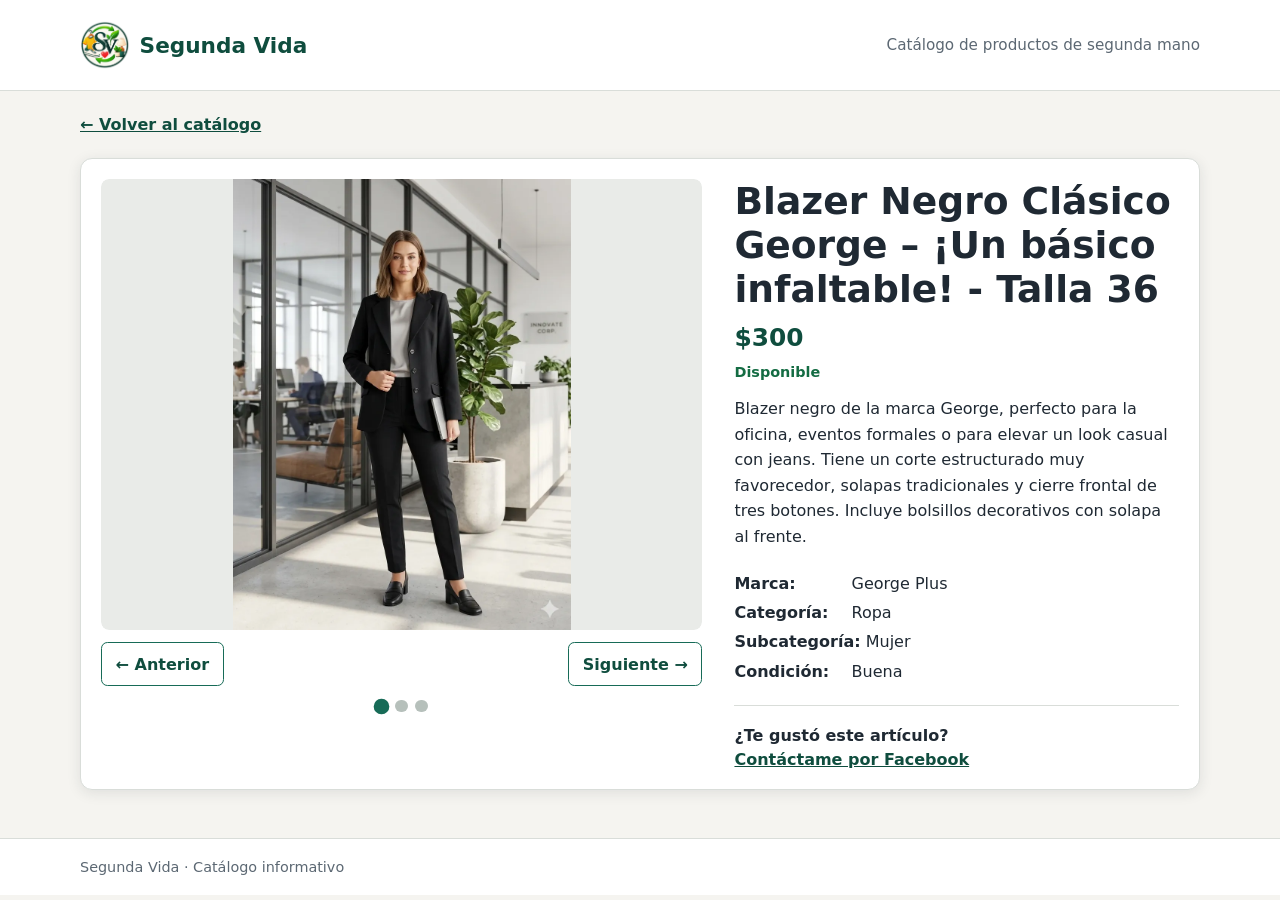
==== productos/blazer-negro-clasico-george-un-basico-infaltable-talla-36/index.html @ 2f819ce7 "por pagina" ====
<!doctype html>
<html lang="es">
<head>
  <meta charset="utf-8">
  <meta name="viewport" content="width=device-width, initial-scale=1">

  <title>Blazer Negro Clásico George – ¡Un básico infaltable! - Talla 36 | Segunda Vida</title>

  <meta name="description" content="Blazer negro de la marca George, perfecto para la oficina, eventos formales o para elevar un look casual con jeans. Tiene un corte estructurado muy favorecedor, solapas tradicionales y cierre frontal de tres botones. Incluye bolsillos decorativos con solapa al frente.">

  <link rel="canonical" href="https://reyko.site/productos/blazer-negro-clasico-george-un-basico-infaltable-talla-36/">

  <link rel="icon" type="image/png" href="/images/segunda-vida-favicon-40x40.png">

  <!-- Open Graph -->
  <meta property="og:type" content="product">
  <meta property="og:site_name" content="Segunda Vida">
  <meta property="og:title" content="Blazer Negro Clásico George – ¡Un básico infaltable! - Talla 36 | Segunda Vida">
  <meta property="og:description" content="Blazer negro de la marca George, perfecto para la oficina, eventos formales o para elevar un look casual con jeans. Tiene un corte estructurado muy favorecedor, solapas tradicionales y cierre frontal de tres botones. Incluye bolsillos decorativos con solapa al frente.">
  <meta property="og:url" content="https://reyko.site/productos/blazer-negro-clasico-george-un-basico-infaltable-talla-36/">
  <meta property="og:image" content="https://reyko.site/images/products/5/blazer_1.webp">
  <meta property="og:locale" content="es_MX">

  <!-- Google tag (gtag.js) -->
  <script async src="https://www.googletagmanager.com/gtag/js?id=G-26D5X0BDH9"></script>
  <script>
    window.dataLayer = window.dataLayer || [];
    function gtag(){dataLayer.push(arguments);}
    gtag('js', new Date());

    gtag('config', 'G-26D5X0BDH9');
  </script>

  <link rel="stylesheet" href="/css/styles.css?v=10">
  <meta name="twitter:card" content="summary_large_image">
  <script type="application/ld+json">{
  "@context": "https://schema.org",
  "@type": "Product",
  "name": "Blazer Negro Clásico George – ¡Un básico infaltable! - Talla 36",
  "description": "Blazer negro de la marca George, perfecto para la oficina, eventos formales o para elevar un look casual con jeans. Tiene un corte estructurado muy favorecedor, solapas tradicionales y cierre frontal de tres botones. Incluye bolsillos decorativos con solapa al frente.",
  "sku": "SV-0005",
  "brand": {
    "@type": "Brand",
    "name": "George Plus"
  },
  "image": [
    "https://reyko.site/images/products/5/blazer_1.webp",
    "https://reyko.site/images/products/5/IMG_9560.webp",
    "https://reyko.site/images/products/5/IMG_9558.webp"
  ],
  "category": "Ropa > Mujer",
  "itemCondition": "https://schema.org/UsedCondition",
  "offers": {
    "@type": "Offer",
    "url": "https://reyko.site/productos/blazer-negro-clasico-george-un-basico-infaltable-talla-36/",
    "price": "300.00",
    "priceCurrency": "MXN",
    "availability": "https://schema.org/InStock",
    "seller": {
      "@type": "Organization",
      "name": "Segunda Vida",
      "url": "https://reyko.site/"
    }
  }
}</script>
  <script type="application/ld+json">{
  "@context": "https://schema.org",
  "@type": "BreadcrumbList",
  "itemListElement": [
    {
      "@type": "ListItem",
      "position": 1,
      "name": "Inicio",
      "item": "https://reyko.site/"
    },
    {
      "@type": "ListItem",
      "position": 2,
      "name": "Ropa",
      "item": "https://reyko.site/"
    },
    {
      "@type": "ListItem",
      "position": 3,
      "name": "Blazer Negro Clásico George – ¡Un básico infaltable! - Talla 36",
      "item": "https://reyko.site/productos/blazer-negro-clasico-george-un-basico-infaltable-talla-36/"
    }
  ]
}</script>
</head>

<body>
<header class="site-header">
  <div class="container header-content">
    <a class="logo brand" href="/" aria-label="Segunda Vida, inicio">
      <img src="/images/logo4.png" alt="Logo Segunda Vida">
      <span>Segunda Vida</span>
    </a>

    <p class="site-tagline">Catálogo de productos de segunda mano</p>
  </div>
</header>

<main class="container product-page">
  <a class="back-link" href="/">← Volver al catálogo</a>

  <section id="product-detail" class="product-detail" data-slug="blazer-negro-clasico-george-un-basico-infaltable-talla-36" aria-live="polite">
    <section class="carousel" aria-label="Galería de imágenes de Blazer Negro Clásico George – ¡Un básico infaltable! - Talla 36">
      <div class="product-image-frame"><img class="carousel-image" src="https://reyko.site/images/products/5/blazer_1.webp" alt="Blazer Negro Clásico George – ¡Un básico infaltable! - Talla 36"></div>
    </section>
    <div class="product-info">
      <h1>Blazer Negro Clásico George – ¡Un básico infaltable! - Talla 36</h1>
      <p class="price">$300</p>
      <p class="availability available">Disponible</p>
      <p class="description">Blazer negro de la marca George, perfecto para la oficina, eventos formales o para elevar un look casual con jeans. Tiene un corte estructurado muy favorecedor, solapas tradicionales y cierre frontal de tres botones. Incluye bolsillos decorativos con solapa al frente.</p>
      <ul class="product-meta"><li><strong>Marca:</strong> George Plus</li><li><strong>Categoría:</strong> Ropa</li><li><strong>Subcategoría:</strong> Mujer</li><li><strong>Condición:</strong> Buena</li></ul>
      
      <section class="product-contact" aria-label="Contacto sobre este artículo"><p>¿Te gustó este artículo?</p><a href="https://www.facebook.com/segundavidastores" target="_blank" rel="noopener noreferrer">Contáctame por Facebook</a></section>
    </div>
  </section>
</main>

<footer class="site-footer">
  <div class="container">
    Segunda Vida · Catálogo informativo
  </div>
</footer>

<script src="/js/catalog-data.js?v=10"></script>
<script src="/js/product.js?v=11"></script>

</body>
</html>
---- css/styles.css ----
:root { --ink:#1f2933; --muted:#5c6873; --surface:#fff; --background:#f5f4f0; --line:#d9ddd9; --accent:#176b57; --accent-dark:#0f4d3e; --available:#146c43; --unavailable:#9a3412; --radius:.75rem; --shadow:0 3px 14px rgb(31 41 51 / 10%); }
* { box-sizing:border-box; }
html { color:var(--ink); background:var(--background); font-family:system-ui,-apple-system,BlinkMacSystemFont,"Segoe UI",sans-serif; }
body { margin:0; min-width:320px; }
img { display:block; max-width:100%; }
button,input,select { font:inherit; }
.container { width:min(1120px,calc(100% - 2rem)); margin:0 auto; }
.site-header { padding:1.25rem 0; background:var(--surface); border-bottom:1px solid var(--line); }
.header-content { display:flex; gap:1rem; justify-content:space-between; align-items:baseline; flex-wrap:wrap; }
.brand { color:var(--accent-dark); font-size:1.35rem; font-weight:800; text-decoration:none; }
.site-tagline { margin:0; color:var(--muted); font-size:.95rem; }
.catalog-intro { padding:2.5rem 0 1rem; }
h1,h2,h3,p { overflow-wrap:break-word; }
h1 { margin:0 0 .5rem; font-size:clamp(1.8rem,4vw,2.6rem); }
.catalog-intro p { margin:0; color:var(--muted); }
.catalog-intro #catalog-contact { display:grid; gap:.35rem; margin-top:1rem; }
.filters { display:grid; grid-template-columns:2fr 1fr 1fr; gap:1rem; padding:1rem; background:var(--surface); border:1px solid var(--line); border-radius:var(--radius); box-shadow:var(--shadow); }
.filter-field { display:grid; gap:.35rem; }
label { font-size:.9rem; font-weight:700; }
input,select { width:100%; min-height:2.7rem; padding:.55rem .7rem; color:var(--ink); background:var(--surface); border:1px solid #aab4ae; border-radius:.4rem; }
select:disabled { color:var(--muted); background:#eef0ee; }
.results-count { min-height:1.5rem; margin:1.5rem 0 1rem; color:var(--muted); }
.product-grid { display:grid; grid-template-columns:repeat(auto-fill,minmax(220px,1fr)); gap:1.25rem; padding-bottom:2.5rem; }
.product-card { display:flex; flex-direction:column; overflow:hidden; background:var(--surface); border:1px solid var(--line); border-radius:var(--radius); box-shadow:var(--shadow); }
.product-card img { width:100%; aspect-ratio:4/3; object-fit:contain; background:#e9ebe8; }
.product-image-frame { position:relative; overflow:hidden; flex-shrink:0; border-radius:.5rem; }
.product-image-frame.is-sold::after { content:"Vendido"; position:absolute; top:50%; left:50%; width:150%; padding:.55rem 0; transform:translate(-50%,-50%) rotate(-35deg); background:rgb(153 27 27 / 55%); color:#fff; text-align:center; text-transform:uppercase; font-size:clamp(1rem,3vw,1.6rem); font-weight:800; letter-spacing:.15em; text-shadow:0 1px 2px rgb(0 0 0 / 35%); pointer-events:none; }
.card-content { display:grid; gap:.55rem; padding:1rem; height:100%; }
.card-category { margin:0; color:var(--muted); font-size:.85rem; }
.card-title { margin:0; font-size:1.1rem; }
.card-title a { color:inherit; text-decoration:none; }
.product-brand { margin:0; color:var(--muted); font-size:.9rem; }
.price { margin:0; color:var(--accent-dark); font-size:1.25rem; font-weight:800; }
.availability { margin:0; font-size:.9rem; font-weight:700; }
.availability.available { color:var(--available); }
.availability.unavailable { color:var(--unavailable); }
.detail-link { align-self:start; margin-top:auto; color:var(--accent-dark); font-weight:700; }
.empty-state { margin:1rem 0 3rem; padding:1.25rem; background:var(--surface); border-radius:var(--radius); }
.pagination { display:flex; flex-wrap:wrap; justify-content:center; gap:.5rem; margin:0 0 2.5rem; }
.pagination-button { min-height:2.5rem; padding:.45rem .75rem; color:var(--accent-dark); background:var(--surface); border:1px solid var(--accent); border-radius:.4rem; font-weight:700; cursor:pointer; }
.pagination-button:disabled { color:var(--muted); border-color:var(--line); cursor:not-allowed; }
.pagination-button[aria-current="page"] { color:var(--surface); background:var(--accent); }
.site-footer { padding:1.25rem 0; color:var(--muted); background:var(--surface); border-top:1px solid var(--line); font-size:.9rem; }
.product-page { padding-top:1.5rem; padding-bottom:3rem; }
.back-link { display:inline-block; margin-bottom:1.5rem; color:var(--accent-dark); font-weight:700; }
.product-detail { display:grid; grid-template-columns:minmax(0,1.15fr) minmax(260px,.85fr); gap:2rem; padding:1.25rem; background:var(--surface); border:1px solid var(--line); border-radius:var(--radius); box-shadow:var(--shadow); }
.product-info h1 { font-size:clamp(1.7rem,4vw,2.35rem); }
.product-info .price { margin:.75rem 0; font-size:1.55rem; }
.description { line-height:1.6; }
.product-meta { display:grid; gap:.65rem; padding:0; margin:1.5rem 0 0; list-style:none; }
.product-meta strong { display:inline-block; min-width:7rem; }
.product-facebook-link { color:var(--accent-dark); font-weight:700; }
.product-facebook-link[aria-disabled="true"] { color:var(--muted); cursor:not-allowed; }
.product-contact { display:grid; gap:.35rem; margin-top:1.5rem; padding-top:1.25rem; border-top:1px solid var(--line); }
.product-contact p { margin:0; font-weight:700; }
.product-contact a,.catalog-intro #catalog-contact a { color:var(--accent-dark); font-weight:700; }
.not-found { padding:1.5rem; background:var(--surface); border:1px solid var(--line); border-radius:var(--radius); }
.carousel { position:relative; user-select:none; touch-action:pan-y; }
.carousel-image { width:100%; aspect-ratio:4/3; object-fit:contain; background:#e9ebe8; border-radius:.5rem; }
.carousel-controls { display:flex; justify-content:space-between; gap:1rem; margin-top:.75rem; }
.carousel-button,.indicator { cursor:pointer; }
.carousel-button { min-height:2.75rem; padding:.5rem .85rem; color:var(--accent-dark); background:var(--surface); border:1px solid var(--accent); border-radius:.4rem; font-weight:700; }
.carousel-indicators { display:flex; flex-wrap:wrap; justify-content:center; gap:.45rem; margin-top:.85rem; }
.indicator { width:.8rem; height:.8rem; padding:0; background:#b6c0bb; border:0; border-radius:50%; }
.indicator[aria-current="true"] { background:var(--accent); transform:scale(1.2); }
:focus-visible { outline:3px solid #e18c24; outline-offset:3px; }
.visually-hidden { position:absolute; width:1px; height:1px; padding:0; margin:-1px; overflow:hidden; clip:rect(0,0,0,0); white-space:nowrap; border:0; }
.logo {
    display: flex;
    align-items: center;
    gap: .6rem;
    text-decoration: none;
}

.logo img {
    width: 50px;
    height: 50px;
    object-fit: contain;
}

.logo span {
    font-weight: 700;
}

.header-content {
    display: flex;
    align-items: center;
    justify-content: space-between;
}

.site-tagline {
    margin: 0;
}
@media (max-width:700px) { .filters,.product-detail { grid-template-columns:1fr; }.header-content { align-items:flex-start; flex-direction:column; gap:.25rem; }.product-detail { gap:1.5rem; } }
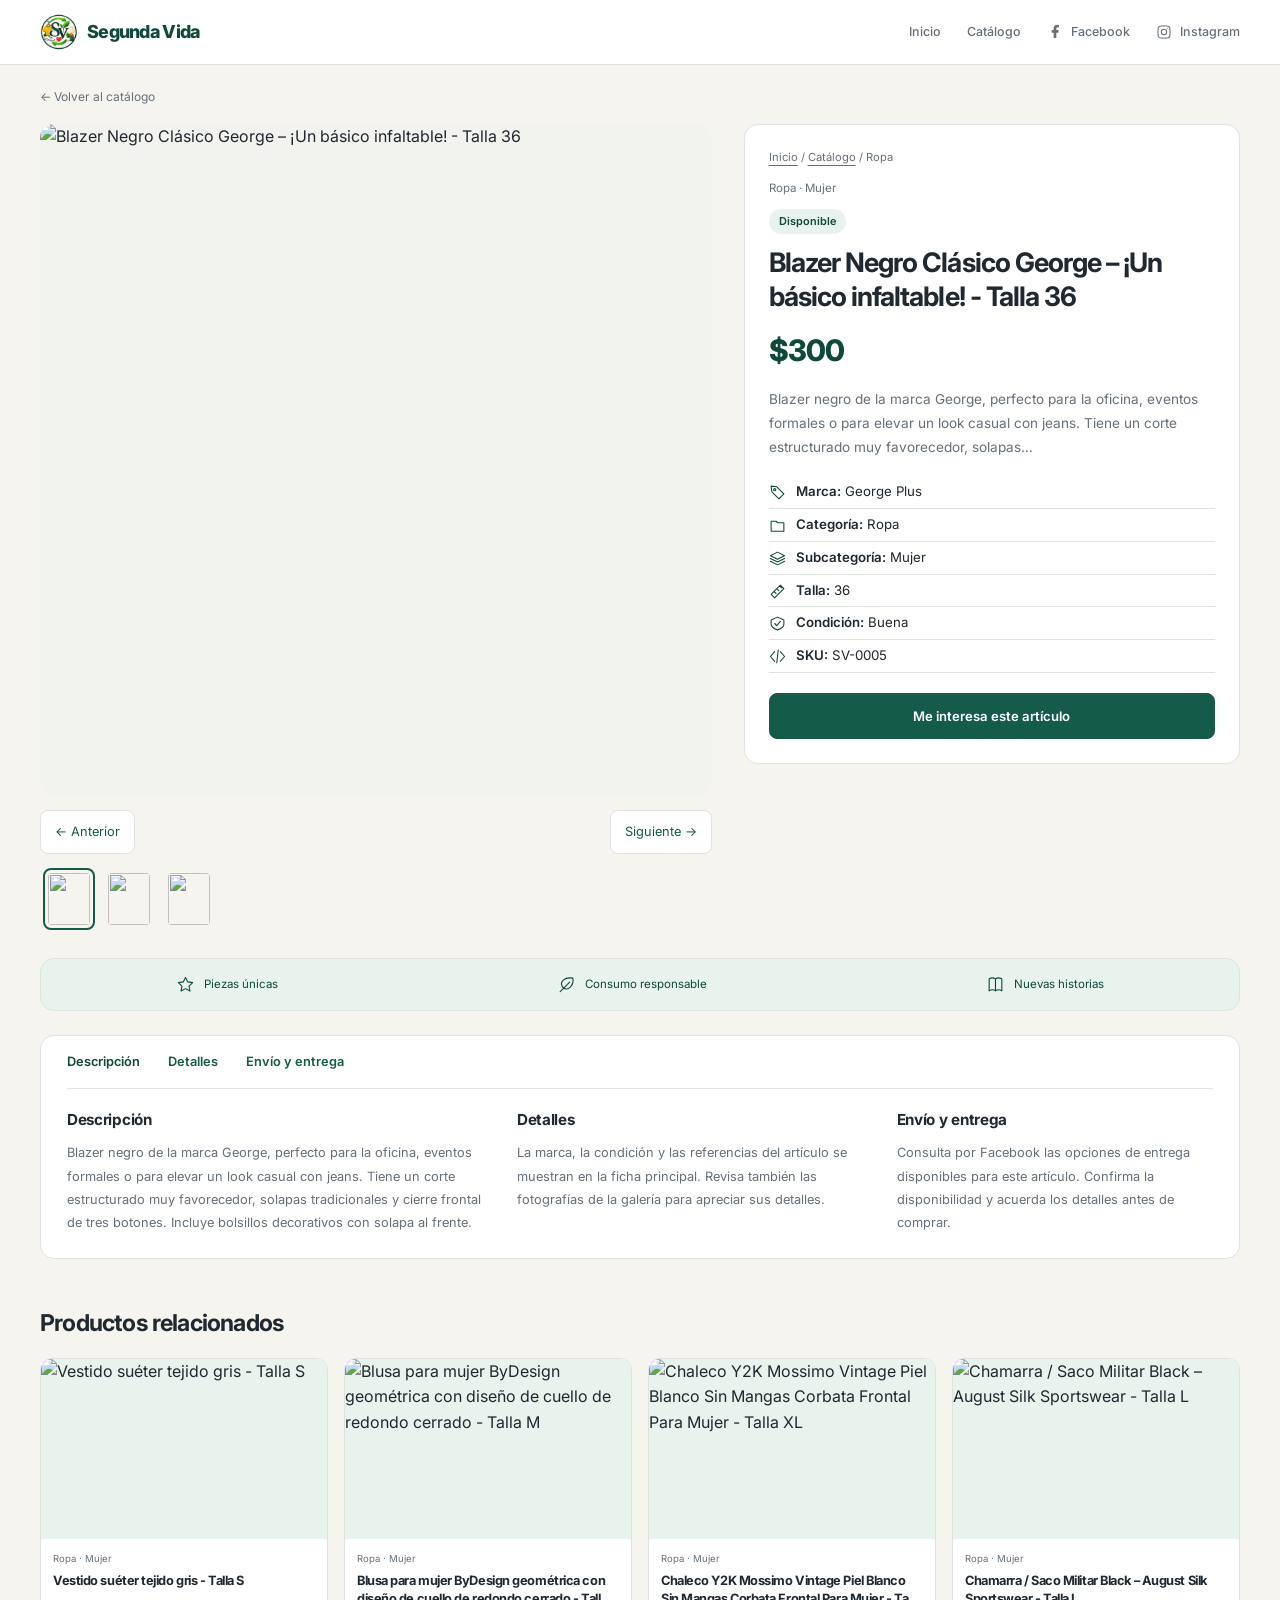
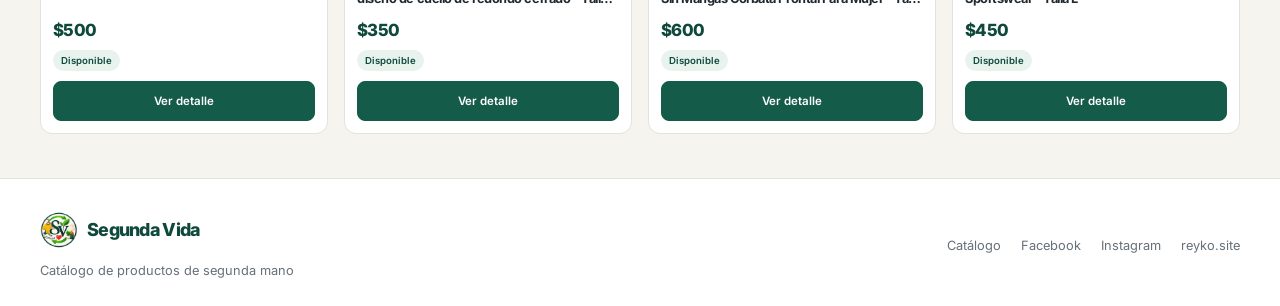
==== commit 2d488867: "rediseño" ====
--- a/productos/blazer-negro-clasico-george-un-basico-infaltable-talla-36/index.html
+++ b/productos/blazer-negro-clasico-george-un-basico-infaltable-talla-36/index.html
@@ -31,7 +31,11 @@
     gtag('config', 'G-26D5X0BDH9');
   </script>
 
-  <link rel="stylesheet" href="/css/styles.css?v=10">
+  <link rel="stylesheet" href="/css/styles.css?v=17">
+  <link rel="preconnect" href="https://fonts.googleapis.com">
+  <link rel="preconnect" href="https://fonts.gstatic.com" crossorigin>
+  <link href="https://fonts.googleapis.com/css2?family=Inter:wght@400;500;600;700;800&display=swap" rel="stylesheet">
+  <script src="/js/layout.js?v=15" defer></script>
   <meta name="twitter:card" content="summary_large_image">
   <script type="application/ld+json">{
   "@context": "https://schema.org",
@@ -90,44 +94,81 @@
 </head>
 
 <body>
-<header class="site-header">
-  <div class="container header-content">
-    <a class="logo brand" href="/" aria-label="Segunda Vida, inicio">
-      <img src="/images/logo4.png" alt="Logo Segunda Vida">
-      <span>Segunda Vida</span>
-    </a>
+<div id="site-header"></div>
 
-    <p class="site-tagline">Catálogo de productos de segunda mano</p>
-  </div>
-</header>
-
-<main class="container product-page">
+<main id="contenido" class="container product-page">
   <a class="back-link" href="/">← Volver al catálogo</a>
 
-  <section id="product-detail" class="product-detail" data-slug="blazer-negro-clasico-george-un-basico-infaltable-talla-36" aria-live="polite">
+  <div class="product-content"><section id="product-detail" class="product-detail product-hero" data-slug="blazer-negro-clasico-george-un-basico-infaltable-talla-36" aria-live="polite">
     <section class="carousel" aria-label="Galería de imágenes de Blazer Negro Clásico George – ¡Un básico infaltable! - Talla 36">
       <div class="product-image-frame"><img class="carousel-image" src="https://reyko.site/images/products/5/blazer_1.webp" alt="Blazer Negro Clásico George – ¡Un básico infaltable! - Talla 36"></div>
+      <div class="carousel-controls" hidden><button class="carousel-button previous" type="button">← Anterior</button><button class="carousel-button next" type="button">Siguiente →</button></div><div class="carousel-indicators" aria-label="Seleccionar imagen" hidden><button class="indicator" type="button" aria-label="Mostrar imagen 1" aria-current="true"><img src="https://reyko.site/images/products/5/blazer_1.webp" alt="" loading="lazy" width="54" height="66"></button><button class="indicator" type="button" aria-label="Mostrar imagen 2" aria-current="false"><img src="https://reyko.site/images/products/5/IMG_9560.webp" alt="" loading="lazy" width="54" height="66"></button><button class="indicator" type="button" aria-label="Mostrar imagen 3" aria-current="false"><img src="https://reyko.site/images/products/5/IMG_9558.webp" alt="" loading="lazy" width="54" height="66"></button></div>
     </section>
     <div class="product-info">
+      <nav class="breadcrumb" aria-label="Ruta de navegación"><a href="/">Inicio</a> / <a href="/#catalogo">Catálogo</a> / <span>Ropa</span></nav>
+      <p class="product-category">Ropa · Mujer</p>
+      <p class="availability available">Disponible</p>
       <h1>Blazer Negro Clásico George – ¡Un básico infaltable! - Talla 36</h1>
       <p class="price">$300</p>
-      <p class="availability available">Disponible</p>
-      <p class="description">Blazer negro de la marca George, perfecto para la oficina, eventos formales o para elevar un look casual con jeans. Tiene un corte estructurado muy favorecedor, solapas tradicionales y cierre frontal de tres botones. Incluye bolsillos decorativos con solapa al frente.</p>
-      <ul class="product-meta"><li><strong>Marca:</strong> George Plus</li><li><strong>Categoría:</strong> Ropa</li><li><strong>Subcategoría:</strong> Mujer</li><li><strong>Condición:</strong> Buena</li></ul>
-      
-      <section class="product-contact" aria-label="Contacto sobre este artículo"><p>¿Te gustó este artículo?</p><a href="https://www.facebook.com/segundavidastores" target="_blank" rel="noopener noreferrer">Contáctame por Facebook</a></section>
+      <p class="product-summary">Blazer negro de la marca George, perfecto para la oficina, eventos formales o para elevar un look casual con jeans. Tiene un corte estructurado muy favorecedor, solapas…</p>
+      <ul class="product-meta"><li><svg class="product-meta__icon" viewBox="0 0 24 24" fill="none" stroke="currentColor" stroke-width="1.5" stroke-linecap="round" stroke-linejoin="round" aria-hidden="true"><path d="m3 3 8 1 10 10-7 7L4 11Z"/><circle cx="8" cy="8" r="1.5"/></svg><span><strong>Marca:</strong> George Plus</span></li><li><svg class="product-meta__icon" viewBox="0 0 24 24" fill="none" stroke="currentColor" stroke-width="1.5" stroke-linecap="round" stroke-linejoin="round" aria-hidden="true"><path d="M3 6h7l2 2h9v12H3Z"/></svg><span><strong>Categoría:</strong> Ropa</span></li><li><svg class="product-meta__icon" viewBox="0 0 24 24" fill="none" stroke="currentColor" stroke-width="1.5" stroke-linecap="round" stroke-linejoin="round" aria-hidden="true"><path d="m12 3 10 5-10 5L2 8Zm-10 9 10 5 10-5M2 16l10 5 10-5"/></svg><span><strong>Subcategoría:</strong> Mujer</span></li><li><svg class="product-meta__icon" viewBox="0 0 24 24" fill="none" stroke="currentColor" stroke-width="1.5" stroke-linecap="round" stroke-linejoin="round" aria-hidden="true"><path d="m3 16 13-13 5 5L8 21ZM7 12l3 3m1-7 3 3m1-7 3 3"/></svg><span><strong>Talla:</strong> 36</span></li><li><svg class="product-meta__icon" viewBox="0 0 24 24" fill="none" stroke="currentColor" stroke-width="1.5" stroke-linecap="round" stroke-linejoin="round" aria-hidden="true"><path d="M12 3 3 7v6c0 5 9 8 9 8s9-3 9-8V7Z"/><path d="m8 12 3 3 5-6"/></svg><span><strong>Condición:</strong> Buena</span></li><li><svg class="product-meta__icon" viewBox="0 0 24 24" fill="none" stroke="currentColor" stroke-width="1.5" stroke-linecap="round" stroke-linejoin="round" aria-hidden="true"><path d="m8 5-6 7 6 7m8-14 6 7-6 7m-3-16-2 18"/></svg><span><strong>SKU:</strong> SV-0005</span></li></ul>
+      <section class="product-contact" aria-label="Contacto sobre este artículo"><a class="button contact-primary" href="https://www.facebook.com/segundavidastores" target="_blank" rel="noopener noreferrer">Me interesa este artículo</a>
+      </section>
+    </div>
+  </section></div>
+  <div class="benefits benefits-product" data-site-benefits></div>
+  <section class="product-support" aria-label="Información del artículo">
+    <nav class="product-sections-nav" aria-label="Secciones del artículo"><a href="#descripcion">Descripción</a><a href="#detalles">Detalles</a><a href="#entrega">Envío y entrega</a></nav>
+    <div class="product-sections">
+      <section id="descripcion"><h2>Descripción</h2><p class="description">Blazer negro de la marca George, perfecto para la oficina, eventos formales o para elevar un look casual con jeans. Tiene un corte estructurado muy favorecedor, solapas tradicionales y cierre frontal de tres botones. Incluye bolsillos decorativos con solapa al frente.</p></section>
+      <section id="detalles"><h2>Detalles</h2><p>La marca, la condición y las referencias del artículo se muestran en la ficha principal. Revisa también las fotografías de la galería para apreciar sus detalles.</p></section>
+      <section id="entrega"><h2>Envío y entrega</h2><p>Consulta por Facebook las opciones de entrega disponibles para este artículo. Confirma la disponibilidad y acuerda los detalles antes de comprar.</p></section>
     </div>
   </section>
+  <section class="related-products" aria-labelledby="related-title"><h2 id="related-title">Productos relacionados</h2><div class="related-products-grid"><article class="related-product-card">
+    <div class="product-image-frame"><img src="https://reyko.site/images/products/1/vestido.webp" alt="Vestido suéter tejido gris - Talla S" loading="lazy" width="360" height="270"></div>
+    <div class="related-product-card__content">
+      <p class="related-product-card__category">Ropa · Mujer</p>
+      <h3 class="related-product-card__title"><a href="/productos/vestido-sueter-tejido-gris-talla-s/">Vestido suéter tejido gris - Talla S</a></h3>
+      <p class="price">$500</p>
+      <p class="availability available">Disponible</p>
+      <a class="button" href="/productos/vestido-sueter-tejido-gris-talla-s/">Ver detalle</a>
+    </div>
+  </article><article class="related-product-card">
+    <div class="product-image-frame"><img src="https://reyko.site/images/products/2/blusa2.webp" alt="Blusa para mujer ByDesign geométrica con diseño de cuello de redondo cerrado - Talla M" loading="lazy" width="360" height="270"></div>
+    <div class="related-product-card__content">
+      <p class="related-product-card__category">Ropa · Mujer</p>
+      <h3 class="related-product-card__title"><a href="/productos/blusa-para-mujer-bydesign-geometrica-con-diseno-de-cuello-de-redondo-cerrado-talla-m/">Blusa para mujer ByDesign geométrica con diseño de cuello de redondo cerrado - Talla M</a></h3>
+      <p class="price">$350</p>
+      <p class="availability available">Disponible</p>
+      <a class="button" href="/productos/blusa-para-mujer-bydesign-geometrica-con-diseno-de-cuello-de-redondo-cerrado-talla-m/">Ver detalle</a>
+    </div>
+  </article><article class="related-product-card">
+    <div class="product-image-frame"><img src="https://reyko.site/images/products/3/chaleco_3.webp" alt="Chaleco Y2K Mossimo Vintage Piel Blanco Sin Mangas Corbata Frontal Para Mujer - Talla XL" loading="lazy" width="360" height="270"></div>
+    <div class="related-product-card__content">
+      <p class="related-product-card__category">Ropa · Mujer</p>
+      <h3 class="related-product-card__title"><a href="/productos/chaleco-y2k-mossimo-vintage-piel-blanco-sin-mangas-corbata-frontal-para-mujer-talla-xl/">Chaleco Y2K Mossimo Vintage Piel Blanco Sin Mangas Corbata Frontal Para Mujer - Talla XL</a></h3>
+      <p class="price">$600</p>
+      <p class="availability available">Disponible</p>
+      <a class="button" href="/productos/chaleco-y2k-mossimo-vintage-piel-blanco-sin-mangas-corbata-frontal-para-mujer-talla-xl/">Ver detalle</a>
+    </div>
+  </article><article class="related-product-card">
+    <div class="product-image-frame"><img src="https://reyko.site/images/products/4/chamarra_1.webp" alt="Chamarra / Saco Militar Black – August Silk Sportswear - Talla L" loading="lazy" width="360" height="270"></div>
+    <div class="related-product-card__content">
+      <p class="related-product-card__category">Ropa · Mujer</p>
+      <h3 class="related-product-card__title"><a href="/productos/chamarra-saco-militar-black-august-silk-sportswear-talla-l/">Chamarra / Saco Militar Black – August Silk Sportswear - Talla L</a></h3>
+      <p class="price">$450</p>
+      <p class="availability available">Disponible</p>
+      <a class="button" href="/productos/chamarra-saco-militar-black-august-silk-sportswear-talla-l/">Ver detalle</a>
+    </div>
+  </article></div></section>
 </main>
 
-<footer class="site-footer">
-  <div class="container">
-    Segunda Vida · Catálogo informativo
-  </div>
-</footer>
+<div id="site-footer"></div>
 
-<script src="/js/catalog-data.js?v=10"></script>
-<script src="/js/product.js?v=11"></script>
+<script src="/js/catalog-data.js?v=14"></script>
+<script src="/js/product.js?v=12"></script>
+
 
 </body>
 </html>
--- a/css/styles.css
+++ b/css/styles.css
@@ -1,94 +1,269 @@
-:root { --ink:#1f2933; --muted:#5c6873; --surface:#fff; --background:#f5f4f0; --line:#d9ddd9; --accent:#176b57; --accent-dark:#0f4d3e; --available:#146c43; --unavailable:#9a3412; --radius:.75rem; --shadow:0 3px 14px rgb(31 41 51 / 10%); }
+/* Variables */
+:root { --brand:#145c49; --brand-dark:#0f493b; --brand-light:#e8f3ee; --background:#f6f4ef; --surface:#fff; --text:#202830; --text-muted:#66707a; --border:#dfe3df; --radius-sm:8px; --radius-md:14px; --radius-lg:20px; --shadow:0 6px 20px rgb(32 40 48 / 5%); }
+/* Paleta del home: las fichas conservan su tema actual. */
+.home {
+  --brand:#1B5E3F;
+  --brand-dark:#144A32;
+  --brand-light:#E6F0EA;
+  --accent:#C16A3A;
+  --accent-light:#F8E6D9;
+  --background:#FAF8F3;
+  --surface:#FFFFFF;
+  --text:#1F2933;
+  --text-muted:#6B7280;
+  --border:#E5E1DB;
+  --hero-background:#F5F0E6;
+  --hero-transparent:rgb(245 240 230 / 0%);
+  --hero-font:Georgia,"Times New Roman",serif;
+  --hero-label-shadow:0 3px 12px rgb(31 41 51 / 7%);
+  background:var(--background);
+  color:var(--text);
+}
+/* Reset and base */
 * { box-sizing:border-box; }
-html { color:var(--ink); background:var(--background); font-family:system-ui,-apple-system,BlinkMacSystemFont,"Segoe UI",sans-serif; }
-body { margin:0; min-width:320px; }
+html { color:var(--text); background:var(--background); font-family:Inter,system-ui,sans-serif; scroll-padding-top:100px; }
+body { margin:0; line-height:1.6; }
 img { display:block; max-width:100%; }
+a { color:var(--brand); text-underline-offset:4px; }
 button,input,select { font:inherit; }
-.container { width:min(1120px,calc(100% - 2rem)); margin:0 auto; }
-.site-header { padding:1.25rem 0; background:var(--surface); border-bottom:1px solid var(--line); }
-.header-content { display:flex; gap:1rem; justify-content:space-between; align-items:baseline; flex-wrap:wrap; }
-.brand { color:var(--accent-dark); font-size:1.35rem; font-weight:800; text-decoration:none; }
-.site-tagline { margin:0; color:var(--muted); font-size:.95rem; }
-.catalog-intro { padding:2.5rem 0 1rem; }
-h1,h2,h3,p { overflow-wrap:break-word; }
-h1 { margin:0 0 .5rem; font-size:clamp(1.8rem,4vw,2.6rem); }
-.catalog-intro p { margin:0; color:var(--muted); }
-.catalog-intro #catalog-contact { display:grid; gap:.35rem; margin-top:1rem; }
-.filters { display:grid; grid-template-columns:2fr 1fr 1fr; gap:1rem; padding:1rem; background:var(--surface); border:1px solid var(--line); border-radius:var(--radius); box-shadow:var(--shadow); }
-.filter-field { display:grid; gap:.35rem; }
-label { font-size:.9rem; font-weight:700; }
-input,select { width:100%; min-height:2.7rem; padding:.55rem .7rem; color:var(--ink); background:var(--surface); border:1px solid #aab4ae; border-radius:.4rem; }
-select:disabled { color:var(--muted); background:#eef0ee; }
-.results-count { min-height:1.5rem; margin:1.5rem 0 1rem; color:var(--muted); }
-.product-grid { display:grid; grid-template-columns:repeat(auto-fill,minmax(220px,1fr)); gap:1.25rem; padding-bottom:2.5rem; }
-.product-card { display:flex; flex-direction:column; overflow:hidden; background:var(--surface); border:1px solid var(--line); border-radius:var(--radius); box-shadow:var(--shadow); }
-.product-card img { width:100%; aspect-ratio:4/3; object-fit:contain; background:#e9ebe8; }
-.product-image-frame { position:relative; overflow:hidden; flex-shrink:0; border-radius:.5rem; }
-.product-image-frame.is-sold::after { content:"Vendido"; position:absolute; top:50%; left:50%; width:150%; padding:.55rem 0; transform:translate(-50%,-50%) rotate(-35deg); background:rgb(153 27 27 / 55%); color:#fff; text-align:center; text-transform:uppercase; font-size:clamp(1rem,3vw,1.6rem); font-weight:800; letter-spacing:.15em; text-shadow:0 1px 2px rgb(0 0 0 / 35%); pointer-events:none; }
-.card-content { display:grid; gap:.55rem; padding:1rem; height:100%; }
-.card-category { margin:0; color:var(--muted); font-size:.85rem; }
-.card-title { margin:0; font-size:1.1rem; }
-.card-title a { color:inherit; text-decoration:none; }
-.product-brand { margin:0; color:var(--muted); font-size:.9rem; }
-.price { margin:0; color:var(--accent-dark); font-size:1.25rem; font-weight:800; }
-.availability { margin:0; font-size:.9rem; font-weight:700; }
-.availability.available { color:var(--available); }
-.availability.unavailable { color:var(--unavailable); }
-.detail-link { align-self:start; margin-top:auto; color:var(--accent-dark); font-weight:700; }
-.empty-state { margin:1rem 0 3rem; padding:1.25rem; background:var(--surface); border-radius:var(--radius); }
-.pagination { display:flex; flex-wrap:wrap; justify-content:center; gap:.5rem; margin:0 0 2.5rem; }
-.pagination-button { min-height:2.5rem; padding:.45rem .75rem; color:var(--accent-dark); background:var(--surface); border:1px solid var(--accent); border-radius:.4rem; font-weight:700; cursor:pointer; }
-.pagination-button:disabled { color:var(--muted); border-color:var(--line); cursor:not-allowed; }
-.pagination-button[aria-current="page"] { color:var(--surface); background:var(--accent); }
-.site-footer { padding:1.25rem 0; color:var(--muted); background:var(--surface); border-top:1px solid var(--line); font-size:.9rem; }
-.product-page { padding-top:1.5rem; padding-bottom:3rem; }
-.back-link { display:inline-block; margin-bottom:1.5rem; color:var(--accent-dark); font-weight:700; }
-.product-detail { display:grid; grid-template-columns:minmax(0,1.15fr) minmax(260px,.85fr); gap:2rem; padding:1.25rem; background:var(--surface); border:1px solid var(--line); border-radius:var(--radius); box-shadow:var(--shadow); }
-.product-info h1 { font-size:clamp(1.7rem,4vw,2.35rem); }
-.product-info .price { margin:.75rem 0; font-size:1.55rem; }
-.description { line-height:1.6; }
-.product-meta { display:grid; gap:.65rem; padding:0; margin:1.5rem 0 0; list-style:none; }
-.product-meta strong { display:inline-block; min-width:7rem; }
-.product-facebook-link { color:var(--accent-dark); font-weight:700; }
-.product-facebook-link[aria-disabled="true"] { color:var(--muted); cursor:not-allowed; }
-.product-contact { display:grid; gap:.35rem; margin-top:1.5rem; padding-top:1.25rem; border-top:1px solid var(--line); }
-.product-contact p { margin:0; font-weight:700; }
-.product-contact a,.catalog-intro #catalog-contact a { color:var(--accent-dark); font-weight:700; }
-.not-found { padding:1.5rem; background:var(--surface); border:1px solid var(--line); border-radius:var(--radius); }
-.carousel { position:relative; user-select:none; touch-action:pan-y; }
-.carousel-image { width:100%; aspect-ratio:4/3; object-fit:contain; background:#e9ebe8; border-radius:.5rem; }
-.carousel-controls { display:flex; justify-content:space-between; gap:1rem; margin-top:.75rem; }
-.carousel-button,.indicator { cursor:pointer; }
-.carousel-button { min-height:2.75rem; padding:.5rem .85rem; color:var(--accent-dark); background:var(--surface); border:1px solid var(--accent); border-radius:.4rem; font-weight:700; }
-.carousel-indicators { display:flex; flex-wrap:wrap; justify-content:center; gap:.45rem; margin-top:.85rem; }
-.indicator { width:.8rem; height:.8rem; padding:0; background:#b6c0bb; border:0; border-radius:50%; }
-.indicator[aria-current="true"] { background:var(--accent); transform:scale(1.2); }
-:focus-visible { outline:3px solid #e18c24; outline-offset:3px; }
+button,a,input,select { -webkit-tap-highlight-color:transparent; }
+button { cursor:pointer; }
+h1,h2,h3,p { overflow-wrap:anywhere; }
+h1,h2,h3 { line-height:1.2; letter-spacing:-.035em; }
+p { margin:0 0 1rem; }
+:focus-visible { outline:3px solid var(--brand); outline-offset:4px; }
+[hidden] { display:none !important; }
 .visually-hidden { position:absolute; width:1px; height:1px; padding:0; margin:-1px; overflow:hidden; clip:rect(0,0,0,0); white-space:nowrap; border:0; }
-.logo {
-    display: flex;
-    align-items: center;
-    gap: .6rem;
-    text-decoration: none;
+.skip-link { position:fixed; top:8px; left:8px; transform:translateY(-160%); z-index:30; background:white; padding:12px; }
+.skip-link:focus { transform:none; }
+/* Layout */
+.container { width:min(1200px,calc(100% - 64px)); margin-inline:auto; }
+main { min-height:60vh; }
+/* Header */
+#site-header { position:sticky; top:0; z-index:20; min-height:65px; }
+.site-header { background:var(--surface); border-bottom:1px solid var(--border); }
+.header-content { display:flex; align-items:center; justify-content:space-between; gap:24px; min-height:64px; }
+.logo { display:flex; align-items:center; gap:9px; text-decoration:none; color:var(--brand-dark); font-weight:800; font-size:1.12rem; letter-spacing:-.04em; }
+.logo img { width:38px; height:38px; object-fit:contain; }
+.site-nav { display:flex; align-items:center; gap:26px; }
+.site-nav a { color:var(--text-muted); text-decoration:none; font-size:.78rem; font-weight:500; padding-block:12px; }
+.site-nav a:hover { color:var(--brand); }
+.social-link { display:flex; gap:8px; align-items:center; }
+.social-icon { display:block; flex-shrink:0; width:16px; height:16px; }
+.menu-toggle { display:none; align-items:center; gap:8px; min-height:44px; padding:8px 12px; border:1px solid var(--border); border-radius:var(--radius-sm); background:var(--surface); color:var(--brand-dark); }
+/* Hero */
+.catalog-intro { position:relative; display:grid; grid-template-columns:45% 55%; align-items:center; height:330px; gap:0; margin:24px 0 0; overflow:hidden; border-radius:var(--radius-lg); background:var(--hero-background); isolation:isolate; }
+.eyebrow { color:var(--brand); font-size:.68rem; font-weight:700; letter-spacing:.14em; margin:0 0 14px; }
+.hero-copy h1 { margin:0 0 13px; font-family:var(--hero-font); font-size:clamp(2.7rem,4.2vw,3.7rem); font-weight:400; color:var(--brand-dark); line-height:1; letter-spacing:-.045em; }
+.hero-copy h1 span { color:var(--accent); }
+.hero-copy .eyebrow { font-size:.6rem; letter-spacing:.12em; margin-bottom:12px; }
+.hero-copy { position:relative; z-index:2; padding:24px 0 24px 34px; }
+.hero-copy p:not(.eyebrow) { color:var(--text-muted); font-size:.81rem; margin-bottom:6px; }
+.hero-copy .hero-subtitle { color:var(--text); font-weight:500; }
+.hero-copy .button { margin-top:13px; gap:22px; min-height:43px; }
+.hero-visual { position:relative; min-width:0; min-height:0; height:100%; align-self:stretch; background:var(--hero-background); }
+.hero-visual img { position:absolute; inset:0; width:100%; height:100%; object-fit:cover; object-position:62% center; }
+.hero-note { position:absolute; z-index:1; bottom:18px; right:18px; padding:8px 14px; background:var(--surface); border-radius:999px; box-shadow:var(--hero-label-shadow); font-size:.68rem; color:var(--brand-dark); font-weight:500; }
+.hero-visual::after { content:""; position:absolute; inset:0; background:linear-gradient(90deg,var(--hero-background) 0%,var(--hero-transparent) 32%); pointer-events:none; }
+.catalog-heading { display:flex; justify-content:space-between; align-items:end; gap:24px; padding:10px 0 18px; scroll-margin-top:80px; }
+.catalog-heading h2 { margin:0; font-size:1.55rem; }
+.catalog-heading .eyebrow { margin-bottom:8px; }
+#catalog-contact { font-size:.78rem; color:var(--text-muted); text-align:right; }
+#catalog-contact p { margin:0; }
+/* Filters */
+.filters { display:grid; grid-template-columns:2fr 1fr 1fr; gap:16px; padding:16px 18px; border:1px solid var(--border); border-radius:var(--radius-md); background:var(--surface); }
+.filter-field { display:grid; gap:5px; min-width:0; }
+.filter-field label { font-size:.7rem; font-weight:600; }
+input,select { width:100%; min-width:0; min-height:42px; padding:9px 11px; border:1px solid var(--border); border-radius:var(--radius-sm); color:var(--text); background:var(--surface); font-size:.78rem; }
+select:disabled { color:var(--text-muted); background:var(--background); }
+.results-count { margin:18px 0 14px; color:var(--text-muted); font-size:.75rem; }
+/* Catalog grid */
+.product-grid { display:grid; grid-template-columns:repeat(4,minmax(0,1fr)); gap:20px; padding-bottom:32px; }
+/* Product cards */
+.product-card { display:flex; flex-direction:column; min-width:0; overflow:hidden; background:var(--surface); border:1px solid #e7e9e3; border-radius:var(--radius-md); box-shadow:0 2px 5px rgb(32 40 48 / 2%); transition:transform .18s,box-shadow .18s; }
+.product-card:hover { transform:translateY(-2px); box-shadow:var(--shadow); }
+.product-card .product-image-frame { border-radius:0; }
+.product-card__image-link { display:block; cursor:pointer; overflow:hidden; }
+.product-card__image-link:focus-visible { outline-offset:-4px; }
+.product-card__image-link img { transition:transform .18s ease; }
+@media (hover:hover) and (pointer:fine) { .product-card__image-link:hover img { transform:scale(1.02); } }
+.product-card img { width:100%; aspect-ratio:4/5; object-fit:cover; background:#eeefeb; }
+.product-image-frame { position:relative; overflow:hidden; }
+.product-image-frame.is-sold::after { content:"Vendido"; position:absolute; top:18px; left:16px; padding:5px 12px; border-radius:30px; background:var(--text); color:white; font-size:.75rem; font-weight:600; pointer-events:none; }
+.card-content { display:flex; flex-direction:column; align-items:flex-start; flex:1; gap:6px; padding:14px; }
+.card-content p { margin:0; }
+.card-category { color:var(--text-muted); font-size:.6rem; }
+.card-title { margin:0; font-size:.87rem; font-weight:600; line-height:1.4; display:-webkit-box; -webkit-line-clamp:3; -webkit-box-orient:vertical; overflow:hidden; }
+.card-title a { color:var(--text); text-decoration:none; }
+.card-title a:hover { color:var(--brand); }
+.product-brand { color:var(--text-muted); font-size:.7rem; }
+.price { color:var(--brand-dark); font-size:1.2rem; font-weight:800; letter-spacing:-.03em; }
+.card-content .price { margin-top:auto; padding-top:5px; }
+.card-content .detail-link { margin-top:5px; width:100%; min-height:40px; padding:8px 12px; font-size:.76rem; }
+.empty-state,.not-found { padding:32px; background:var(--surface); border:1px solid var(--border); border-radius:var(--radius-md); }
+.pagination { display:flex; flex-wrap:wrap; justify-content:center; gap:8px; margin:0 0 48px; }
+.pagination-button { min-height:44px; padding:8px 16px; border:1px solid var(--border); border-radius:var(--radius-sm); color:var(--brand); background:var(--surface); }
+.pagination-button[aria-current="page"] { background:var(--brand); color:white; }
+.pagination-ellipsis { display:inline-flex; align-items:center; justify-content:center; min-width:16px; color:var(--text-muted); }
+.pagination-button:disabled { color:var(--text-muted); cursor:default; }
+/* Product detail */
+.product-content { display:contents; }
+.product-page { display:flex; flex-direction:column; padding-top:22px; padding-bottom:44px; }
+.back-link { align-self:flex-start; display:inline-block; margin-bottom:18px; color:var(--text-muted); font-size:.75rem; text-decoration:none; }
+.product-detail { order:1; display:grid; grid-template-columns:minmax(0,1.15fr) minmax(360px,.85fr); gap:32px; align-items:start; padding:0; border:0; border-radius:var(--radius-lg); }
+.product-info { min-width:0; align-self:start; padding:24px; border:1px solid var(--border); border-radius:var(--radius-md); background:var(--surface); }
+.breadcrumb { color:var(--text-muted); font-size:.7rem; margin-bottom:12px; }
+.breadcrumb a { color:inherit; }
+.product-info h1 { margin:0 0 14px; font-size:clamp(1.5rem,2.1vw,2rem); line-height:1.25; }
+.product-info .price { font-size:1.85rem; margin:0 0 14px; }
+.description { margin:18px 0; color:var(--text-muted); font-size:.88rem; line-height:1.85; }
+.product-meta { list-style:none; padding:0; margin:0; font-size:.83rem; }
+.product-meta li { display:flex; align-items:flex-start; justify-content:flex-start; gap:10px; padding:6px 0; border-bottom:1px solid var(--border); line-height:1.5; }
+.product-meta strong { font-weight:600; }
+.product-contact { display:flex; flex-direction:column; gap:10px; margin-top:20px; padding-top:0; border-top:0; }
+.product-category { margin:0 0 9px; color:var(--text-muted); font-size:.72rem; }
+.product-info > .availability { margin-bottom:12px; }
+.product-summary { margin:0 0 16px; color:var(--text-muted); font-size:.85rem; line-height:1.75; }
+.product-meta__icon { flex:0 0 17px; width:17px; height:17px; margin-top:2px; color:var(--brand-dark); }
+.product-meta li > span { min-width:0; overflow-wrap:anywhere; }
+.product-contact .button { width:100%; }
+/* Gallery */
+.carousel { min-width:0; touch-action:pan-y; align-self:start; }
+.carousel-image { width:100%; aspect-ratio:1/1; object-fit:contain; background:#f2f2ee; border-radius:var(--radius-md); }
+.carousel-controls { display:flex; justify-content:space-between; gap:12px; margin-top:14px; }
+.carousel-button { min-height:44px; padding:8px 14px; border:1px solid var(--border); border-radius:var(--radius-sm); color:var(--brand); background:var(--surface); font-size:.8rem; }
+.carousel-button:hover { background:var(--brand-light); }
+.carousel-indicators { display:flex; gap:8px; overflow-x:auto; padding:4px 3px 8px; margin-top:10px; scrollbar-width:thin; scrollbar-color:var(--border) transparent; }
+.indicator { flex:0 0 52px; width:52px; height:62px; padding:3px; border:2px solid transparent; border-radius:var(--radius-sm); background:var(--background); }
+.indicator img { width:100%; height:100%; object-fit:cover; border-radius:4px; }
+.indicator[aria-current="true"] { border-color:var(--brand); }
+.carousel-indicators::-webkit-scrollbar { height:4px; }
+.carousel-indicators::-webkit-scrollbar-thumb { border-radius:4px; background:var(--border); }
+/* Buttons */
+.button,.detail-link { display:inline-flex; align-items:center; justify-content:center; min-height:46px; padding:11px 20px; border:1px solid var(--brand); border-radius:var(--radius-sm); background:var(--brand); color:white; font-size:.82rem; font-weight:600; text-decoration:none; transition:background .18s; }
+.button:hover,.detail-link:hover { background:var(--brand-dark); color:white; }
+.button-secondary { background:var(--surface); color:var(--brand); }
+.button-secondary:hover { background:var(--brand-light); color:var(--brand-dark); }
+/* Badges */
+.availability { display:inline-flex; align-items:center; align-self:flex-start; width:fit-content; padding:4px 10px; border-radius:30px; font-size:.68rem; font-weight:600; margin:0; }
+.availability.available { color:var(--brand-dark); background:var(--brand-light); }
+.availability.unavailable { color:#505851; background:#eceeea; }
+/* Related products */
+.related-products { order:4; margin-top:32px; }
+.related-products h2 { margin-bottom:20px; font-size:1.45rem; }
+.related-products-grid { display:grid; grid-template-columns:repeat(4,minmax(0,1fr)); gap:16px; }
+.related-product-card { display:flex; flex-direction:column; min-width:0; overflow:hidden; border:1px solid var(--border); border-radius:12px; background:var(--surface); transition:transform .18s,box-shadow .18s; }
+.related-product-card:hover { transform:translateY(-2px); box-shadow:var(--shadow); }
+.related-product-card > .product-image-frame { aspect-ratio:4/3; max-height:180px; }
+.related-product-card img { width:100%; height:100%; object-fit:cover; background:var(--brand-light); }
+.related-product-card__content { display:flex; flex:1; flex-direction:column; align-items:flex-start; gap:6px; padding:12px; }
+.related-product-card__content p { margin:0; }
+.related-product-card__category { font-size:.6rem; color:var(--text-muted); }
+.related-product-card__title { display:-webkit-box; -webkit-line-clamp:2; -webkit-box-orient:vertical; overflow:hidden; margin:0; font-size:.8rem; line-height:1.4; }
+.related-product-card__title a { color:var(--text); text-decoration:none; }
+.related-product-card__title a:hover { color:var(--brand); }
+.related-product-card .price { margin-top:auto; padding-top:3px; font-size:1.05rem; }
+.related-product-card .availability { font-size:.6rem; padding:3px 8px; }
+.related-product-card .button { width:100%; min-height:40px; padding:8px 10px; font-size:.72rem; margin-top:4px; }
+.related-product-card .is-sold::after { top:10px; left:10px; padding:3px 8px; font-size:.65rem; }
+/* Footer */
+.site-footer { padding:32px 0 24px; background:var(--surface); border-top:1px solid var(--border); }
+.footer-content { display:flex; justify-content:space-between; gap:32px; align-items:center; }
+.footer-content p { margin:12px 0 0; font-size:.8rem; color:var(--text-muted); }
+.footer-content nav { display:flex; flex-wrap:wrap; gap:20px; }
+.footer-content nav a { font-size:.8rem; color:var(--text-muted); text-decoration:none; }
+.footer-content nav a:hover { color:var(--brand); }
+/* Shared benefits and category showcase */
+.benefits { display:flex; justify-content:center; align-items:center; gap:48px; min-height:52px; padding:14px 20px; color:var(--brand-dark); font-size:.72rem; border-bottom:1px solid var(--border); }
+.benefits span { display:flex; align-items:center; gap:9px; }
+.benefits svg { width:19px; height:19px; fill:none; stroke:currentColor; stroke-width:1.4; stroke-linecap:round; stroke-linejoin:round; }
+.benefits-product { order:2; justify-content:space-around; margin:20px 0 24px; padding:16px 20px; border:1px solid var(--border); border-radius:var(--radius-md); background:var(--brand-light); }
+.category-showcase { padding:20px 0 24px; }
+.category-showcase ul { display:grid; grid-template-columns:repeat(auto-fit,minmax(120px,1fr)); list-style:none; margin:0; padding:0; gap:12px; }
+.category-showcase button { display:flex; width:100%; height:100%; cursor:pointer; justify-content:center; align-items:center; gap:12px; padding:14px 12px; background:var(--surface); border:1px solid var(--border); border-radius:12px; color:var(--brand-dark); font-size:.75rem; font-weight:500; }
+.category-showcase button:hover { border-color:var(--brand); background:var(--brand-light); }
+.category-showcase button[aria-pressed="true"] { border-color:var(--brand); background:var(--brand-light); }
+.category-showcase button:focus-visible { outline:3px solid var(--brand); outline-offset:3px; }
+.category-icon { display:grid; place-items:center; flex-shrink:0; width:32px; height:32px; border-radius:50%; background:var(--brand-light); }
+.category-icon svg { width:21px; height:21px; }
+/* Acentos visuales del home; no intervienen en los filtros. */
+.home .benefits { gap:28px; padding:18px 20px; font-size:.73rem; border-bottom:0; }
+.home .benefits > span + span { border-left:1px solid var(--border); padding-left:28px; }
+.home .category-showcase { padding:10px 0 24px; }
+.home .category-icon { background:var(--brand-light); color:var(--brand); }
+.home .category-showcase button:is([data-category="Ropa"],[data-category="Calzado"],[data-category="Coleccionables"],[data-category="Hogar"]) .category-icon { background:var(--accent-light); color:var(--accent); }
+.home .category-showcase button[data-category=""][aria-pressed="true"] { background:var(--brand-dark); border-color:var(--brand-dark); color:var(--surface); }
+.home .category-showcase button[data-category=""][aria-pressed="true"] .category-icon { background:transparent; color:var(--surface); }
+/* Search affordance */
+.search-control { position:relative; }
+.search-control svg { position:absolute; left:12px; top:12px; width:18px; height:18px; color:var(--text-muted); pointer-events:none; }
+.search-control input { padding-left:38px; }
+/* Brand statement */
+.brand-story { display:flex; justify-content:space-between; align-items:center; gap:32px; margin:8px 0 40px; padding:32px 36px; border-radius:var(--radius-lg); background:var(--brand-dark); color:white; }
+.brand-story .eyebrow { color:#c4dfd0; font-size:.6rem; }
+.brand-story h2 { font-size:clamp(1.15rem,2vw,1.6rem); line-height:1.4; margin:0; font-weight:500; }
+.button-light { flex-shrink:0; gap:18px; background:var(--brand-light); border-color:var(--brand-light); color:var(--brand-dark); }
+.button-light:hover { background:white; border-color:white; color:var(--brand-dark); }
+/* Product information sections; original static nodes are reused by product-ui.js */
+.product-support { order:3; background:var(--surface); border:1px solid var(--border); border-radius:var(--radius-md); padding:0 26px 24px; }
+.product-sections-nav { display:flex; flex-wrap:wrap; gap:28px; border-bottom:1px solid var(--border); padding:16px 0; }
+.product-sections-nav a { font-size:.8rem; font-weight:600; text-decoration:none; }
+.product-sections-nav a:first-child { color:var(--brand-dark); }
+.product-sections { display:grid; grid-template-columns:1.2fr 1fr .9fr; gap:28px; }
+.product-sections section { min-width:0; scroll-margin-top:88px; }
+.product-sections h2 { font-size:.95rem; margin:22px 0 12px; letter-spacing:-.02em; }
+.product-sections p { margin:0; color:var(--text-muted); font-size:.8rem; line-height:1.8; }
+.product-sections .product-meta { font-size:.75rem; }
+.product-sections .product-meta li { padding:6px 0; }
+/* Responsive */
+@media (min-width:768px) and (max-width:1199px) { .product-grid { grid-template-columns:repeat(2,minmax(0,1fr)); } .product-detail { gap:24px; padding:0; grid-template-columns:minmax(0,1.15fr) minmax(360px,.85fr); } .related-products-grid { grid-template-columns:repeat(2,minmax(0,1fr)); } .site-nav { gap:20px; } .category-showcase button { flex-direction:column; gap:6px; padding:12px 6px; } .product-sections { grid-template-columns:1fr 1fr; } #entrega { grid-column:1/-1; } }
+@media (max-width:899px) { .product-detail { grid-template-columns:1fr; } }
+@media (max-width:767px) {
+  .container { width:calc(100% - 32px); }
+  #site-header { min-height:61px; }
+  .header-content { min-height:60px; flex-wrap:wrap; gap:0; }
+  .logo { font-size:1.1rem; gap:8px; }
+  .logo img { width:34px; height:34px; }
+  .has-menu .menu-toggle { display:inline-flex; }
+  .site-nav { width:100%; flex-direction:column; align-items:stretch; gap:0; padding:8px 0 16px; }
+  .has-menu .menu-toggle[aria-expanded="false"] + .site-nav { display:none; }
+  .site-nav a { padding:12px; }
+  .catalog-intro { grid-template-columns:1fr; height:auto; gap:0; margin-top:16px; }
+  .hero-copy { padding:24px; }
+  .hero-copy h1 { font-size:2.85rem; }
+  .hero-visual { height:200px; min-height:0; }
+  .hero-visual::after { background:linear-gradient(180deg,var(--hero-background) 0%,var(--hero-transparent) 36%); }
+  .catalog-heading { align-items:start; flex-direction:column; gap:14px; }
+  #catalog-contact { text-align:left; }
+  .filters { grid-template-columns:1fr; gap:12px; padding:16px; }
+  .product-grid { grid-template-columns:1fr; gap:24px; }
+  .product-detail { grid-template-columns:1fr; gap:20px; padding:0; }
+  .product-info { padding:20px; }
+  .product-page { padding-top:20px; }
+  .product-info h1 { font-size:1.75rem; }
+  .footer-content { align-items:start; flex-direction:column; }
+  .footer-content nav { gap:16px; }
+  .benefits { flex-wrap:wrap; gap:12px 18px; font-size:.65rem; padding:14px 4px; }
+  .benefits span { gap:6px; }
+  .benefits svg { width:16px; height:16px; }
+  .category-showcase ul { grid-template-columns:repeat(3,minmax(0,1fr)); gap:8px; }
+  .home .benefits { flex-direction:column; gap:10px; padding:16px 8px; }
+  .home .benefits > span + span { border:0; padding-left:0; }
+  .home .hero-note { font-size:.65rem; bottom:14px; right:14px; }
+
+  .category-showcase button { flex-direction:column; gap:7px; padding:12px 4px; font-size:.65rem; }
+  .catalog-heading { padding-bottom:16px; }
+  .hero-copy .button,.brand-story .button { width:100%; }
+  .brand-story { flex-direction:column; align-items:stretch; gap:20px; padding:24px; margin-bottom:28px; }
+  .product-sections { grid-template-columns:1fr; gap:0; }
+  .product-sections-nav { gap:16px; }
+  .product-sections-nav a { font-size:.72rem; }
+  .product-support { padding:0 18px 20px; }
+  .benefits-product { margin:16px 0; padding:14px 10px; }
+  .related-products-grid { grid-template-columns:repeat(2,minmax(0,1fr)); gap:12px; }
+  .related-product-card .button { min-height:44px; }
+
+
 }
-
-.logo img {
-    width: 50px;
-    height: 50px;
-    object-fit: contain;
-}
-
-.logo span {
-    font-weight: 700;
-}
-
-.header-content {
-    display: flex;
-    align-items: center;
-    justify-content: space-between;
-}
-
-.site-tagline {
-    margin: 0;
-}
-@media (max-width:700px) { .filters,.product-detail { grid-template-columns:1fr; }.header-content { align-items:flex-start; flex-direction:column; gap:.25rem; }.product-detail { gap:1.5rem; } }
+@media (max-width:479px) { .related-products-grid { grid-template-columns:1fr; } }
+@media (prefers-reduced-motion:reduce) { *,*::before,*::after { transition:none !important; } .product-card__image-link:hover img { transform:none; } }
